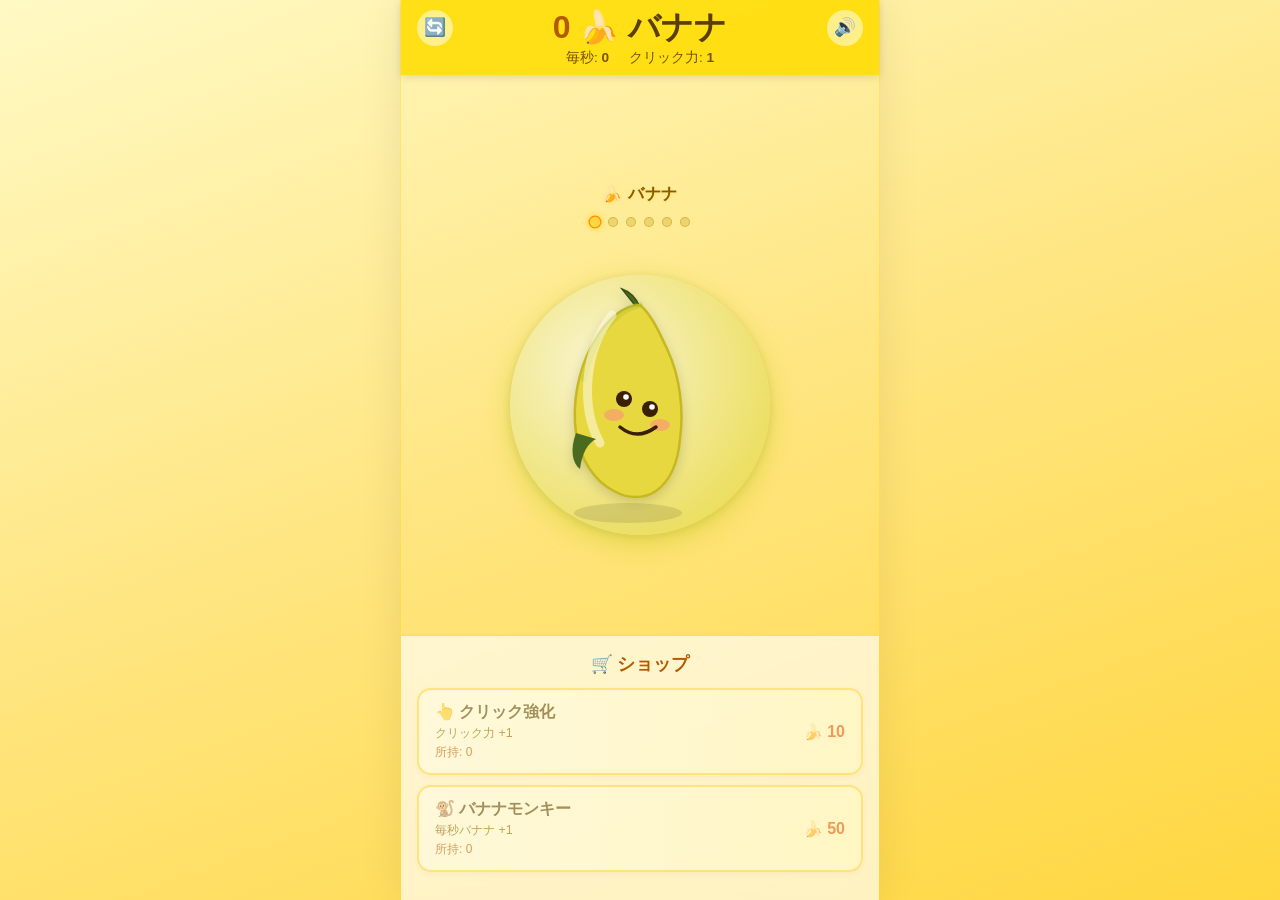
==== index.html @ 39ff9d47 "fix: GitHub Pagesで404エラーが発生するため、ファイルをルートディレクトリに移動" ====
<!DOCTYPE html>
<html lang="ja">
<head>
  <meta charset="UTF-8" />
  <meta name="viewport" content="width=device-width, initial-scale=1.0" />
  <title>Banana Touch🍌</title>
  <link rel="stylesheet" href="style.css" />
</head>
<body>
  <div id="app">

    <!-- ヘッダー -->
    <header id="header">
      <div id="header-top">
        <button id="reset-btn" aria-label="リセット" title="ゲームを最初からやり直す">🔄</button>
        <div id="banana-count-wrap">
          <span id="banana-count">0</span>
          <span class="label"> 🍌 バナナ</span>
        </div>
        <button id="mute-btn" aria-label="ミュート切替" title="サウンド ON/OFF">🔊</button>
      </div>
      <div id="stats">
        <span>毎秒: <strong id="bps">0</strong></span>
        <span>クリック力: <strong id="click-power">1</strong></span>
      </div>
    </header>

    <!-- メインエリア -->
    <main id="main-area">
      <!-- バナナのステージ名 -->
      <div id="stage-label">🍌 バナナ</div>
      <!-- ステージインジケーター -->
      <div id="stage-indicator">
        <div class="stage-dot active" data-stage="0"></div>
        <div class="stage-dot" data-stage="1"></div>
        <div class="stage-dot" data-stage="2"></div>
        <div class="stage-dot" data-stage="3"></div>
        <div class="stage-dot" data-stage="4"></div>
        <div class="stage-dot" data-stage="5"></div>
      </div>
      <!-- コンボカウンター -->
      <div id="combo-display"></div>

      <div id="banana-wrap">
        <div id="banana" role="button" aria-label="バナナをタップ">
          <!-- #banana-body がスケール/シェイクを担当 -->
          <div id="banana-body">
            <img
              id="banana-img"
              src="assets/banana-stage1.svg"
              alt="🍌"
              onerror="this.style.display='none'; document.getElementById('banana-emoji').style.display='block';"
            />
            <span id="banana-emoji" style="display:none;">🍌</span>
          </div>
        </div>
        <!-- クリック時のエフェクトコンテナ -->
        <div id="effect-layer"></div>
      </div>
    </main>

    <!-- ショップ -->
    <section id="shop">
      <h2 class="shop-title">🛒 ショップ</h2>
      <div id="shop-items"></div>
    </section>

  </div>

  <!-- スクリプト（順番を厳守） -->
  <script src="game.js"></script>
  <script src="ui.js"></script>
  <script src="save.js"></script>
  <script src="sound.js"></script>
  <script src="main.js"></script>
</body>
</html>
---- style.css ----
/* =====================================================
   Banana Touch - スタイルシート
   モバイル優先・バナナ6ステージ・コンボ・クリティカル
   ===================================================== */

/* --- リセット & ベース --- */
*, *::before, *::after {
  box-sizing: border-box;
  margin: 0;
  padding: 0;
}

html, body {
  height: 100%;
  font-family: 'Segoe UI', 'Helvetica Neue', Arial, sans-serif;
  background: linear-gradient(160deg, #fff9c4 0%, #ffe57f 50%, #ffd740 100%);
  color: #5a3e00;
  user-select: none;
  -webkit-tap-highlight-color: transparent;
}

/* --- レイアウト --- */
#app {
  display: flex;
  flex-direction: column;
  min-height: 100vh;
  max-width: 480px;
  margin: 0 auto;
}

/* =====================================================
   ヘッダー
   ===================================================== */
#header {
  background: rgba(255, 220, 0, 0.88);
  backdrop-filter: blur(6px);
  padding: 10px 16px 8px;
  text-align: center;
  box-shadow: 0 2px 8px rgba(0, 0, 0, 0.12);
  position: sticky;
  top: 0;
  z-index: 100;
}

#header-top {
  display: flex;
  align-items: center;
  justify-content: center;
  gap: 10px;
  position: relative;
}

#banana-count-wrap {
  font-size: 2rem;
  font-weight: 800;
  line-height: 1.1;
}

#banana-count { color: #b35900; }

#stats {
  display: flex;
  justify-content: center;
  gap: 20px;
  margin-top: 4px;
  font-size: 0.85rem;
  color: #7a5200;
}

/* ミュートボタン */
#mute-btn {
  position: absolute;
  right: 0;
  top: 50%;
  transform: translateY(-50%);
  background: rgba(255,255,255,0.5);
  border: none;
  border-radius: 50%;
  width: 36px;
  height: 36px;
  font-size: 1.1rem;
  cursor: pointer;
  display: flex;
  align-items: center;
  justify-content: center;
  transition: background 0.15s, transform 0.1s;
  padding: 0;
}
#mute-btn:active { transform: translateY(-50%) scale(0.88); }

/* リセットボタン */
#reset-btn {
  position: absolute;
  left: 0;
  top: 50%;
  transform: translateY(-50%);
  background: rgba(255,255,255,0.5);
  border: none;
  border-radius: 50%;
  width: 36px;
  height: 36px;
  font-size: 1.1rem;
  cursor: pointer;
  display: flex;
  align-items: center;
  justify-content: center;
  transition: background 0.15s, transform 0.1s;
  padding: 0;
}
#reset-btn:active { transform: translateY(-50%) scale(0.88); }

/* =====================================================
   メインエリア
   ===================================================== */
#main-area {
  flex: 1;
  display: flex;
  flex-direction: column;
  align-items: center;
  justify-content: center;
  padding: 20px 20px 10px;
  gap: 8px;
}

/* ステージラベル */
#stage-label {
  font-size: 1rem;
  font-weight: 800;
  color: #8a5c00;
  letter-spacing: 0.04em;
  min-height: 1.4em;
  transition: all 0.3s ease;
  text-shadow: 0 1px 3px rgba(255,200,0,0.3);
}

/* ステージラベル更新アニメ */
@keyframes stageLabelPop {
  0%   { transform: scale(1); }
  40%  { transform: scale(1.3); color: #ff8f00; }
  100% { transform: scale(1); }
}
#stage-label.stage-label-updated {
  animation: stageLabelPop 0.5s ease-out;
}

/* =====================================================
   コンボ表示
   ===================================================== */
#combo-display {
  min-height: 2rem;
  font-size: 1.2rem;
  font-weight: 900;
  text-align: center;
  letter-spacing: 0.02em;
  transition: color 0.2s;
}

/* コンボレベル色 */
#combo-display.combo-lv1 { color: #f57c00; }
#combo-display.combo-lv2 { color: #e53935; text-shadow: 0 0 8px rgba(229,57,53,0.4); }
#combo-display.combo-lv3 {
  color: #c62828;
  text-shadow: 0 0 12px rgba(198,40,40,0.6), 0 0 24px rgba(255,100,0,0.3);
}

/* =====================================================
   ステージインジケーター
   ===================================================== */
#stage-indicator {
  display: flex;
  gap: 8px;
  align-items: center;
  justify-content: center;
  margin-top: 2px;
}

.stage-dot {
  width: 10px;
  height: 10px;
  border-radius: 50%;
  background: rgba(180, 140, 0, 0.25);
  border: 1.5px solid rgba(180, 140, 0, 0.4);
  transition: all 0.4s ease;
}

.stage-dot.active {
  background: #FFD740;
  border-color: #FF8F00;
  box-shadow: 0 0 6px rgba(255,200,0,0.7);
  transform: scale(1.3);
}

.stage-dot.completed {
  background: #FFA000;
  border-color: #FF6F00;
}

/* ステージ4・5のドットは特別に輝く */
.stage-dot[data-stage="4"].active {
  background: #FFD740;
  box-shadow: 0 0 10px rgba(255,200,0,0.9), 0 0 20px rgba(255,160,0,0.5);
}
.stage-dot[data-stage="5"].active {
  background: linear-gradient(135deg, #FFD740, #FF8F00);
  box-shadow: 0 0 14px rgba(255,200,0,1.0), 0 0 28px rgba(255,160,0,0.7);
  animation: legendDotPulse 1s ease-in-out infinite;
}

@keyframes legendDotPulse {
  0%, 100% { box-shadow: 0 0 10px rgba(255,200,0,0.9), 0 0 20px rgba(255,160,0,0.5); }
  50%       { box-shadow: 0 0 18px rgba(255,220,0,1.0), 0 0 36px rgba(255,180,0,0.8); }
}

/* コンボパルスアニメ */
@keyframes comboPulse {
  0%   { transform: scale(1); }
  40%  { transform: scale(1.25); }
  100% { transform: scale(1); }
}
#combo-display.combo-pulse { animation: comboPulse 0.25s ease-out; }

/* =====================================================
   バナナ（共通）
   ===================================================== */
#banana-wrap {
  position: relative;
  display: flex;
  align-items: center;
  justify-content: center;
}

#banana {
  width: 240px;
  height: 240px;
  display: flex;
  align-items: center;
  justify-content: center;
  cursor: pointer;
  border-radius: 50%;
  /* ステージ上書き用のデフォルト */
  background: radial-gradient(circle at 35% 35%, #fffde7, #ffd740);
  box-shadow: 0 8px 32px rgba(255, 160, 0, 0.45), 0 2px 8px rgba(0,0,0,0.1);
  /* ステージ切り替え時のトランジション */
  transition: background 0.6s ease, box-shadow 0.6s ease;
}

/* #banana-body がスケール/シェイクを管理 */
#banana-body {
  width: 100%;
  height: 100%;
  display: flex;
  align-items: center;
  justify-content: center;
  transition: transform 0.08s ease;
}

/* タップ時のバウンドアニメーション */
@keyframes clickBounce {
  0%   { transform: scale(1); }
  30%  { transform: scale(0.85); }
  60%  { transform: scale(1.08); }
  80%  { transform: scale(0.97); }
  100% { transform: scale(1); }
}

#banana-body.clicked {
  animation: clickBounce 0.22s cubic-bezier(0.36, 0.07, 0.19, 0.97);
}

#banana-img {
  width: 220px;
  height: 220px;
  object-fit: contain;
  pointer-events: none;
  filter: drop-shadow(0 4px 8px rgba(0,0,0,0.15));
  transition: filter 0.6s ease, opacity 0.3s ease, transform 0.3s ease;
}

/* 進化アニメーション */
@keyframes evolveOut {
  0%   { opacity: 1; transform: scale(1) rotate(0deg); }
  100% { opacity: 0; transform: scale(0.5) rotate(-15deg); }
}
@keyframes evolveIn {
  0%   { opacity: 0; transform: scale(0.5) rotate(15deg); }
  60%  { opacity: 1; transform: scale(1.15) rotate(-3deg); }
  80%  { transform: scale(0.95) rotate(2deg); }
  100% { opacity: 1; transform: scale(1) rotate(0deg); }
}

#banana-img.evolving {
  animation: evolveOut 0.3s ease-in forwards;
}
#banana-img.evolved {
  animation: evolveIn 0.6s cubic-bezier(0.17, 0.89, 0.32, 1.28) forwards;
}

#banana-emoji {
  font-size: 120px;
  line-height: 1;
  pointer-events: none;
  filter: drop-shadow(0 4px 6px rgba(0,0,0,0.15));
}

/* =====================================================
   クリティカルシェイク
   ===================================================== */
@keyframes criticalShake {
  0%   { transform: scale(0.9) rotate(0deg); }
  15%  { transform: scale(1.08) rotate(-10deg); }
  30%  { transform: scale(0.88) rotate(10deg); }
  45%  { transform: scale(1.05) rotate(-6deg); }
  60%  { transform: scale(0.93) rotate(6deg); }
  80%  { transform: scale(1.02) rotate(-2deg); }
  100% { transform: scale(1) rotate(0deg); }
}

#banana-body.critical-shake {
  animation: criticalShake 0.45s cubic-bezier(0.36,0.07,0.19,0.97);
}

/* =====================================================
   バナナステージ

   Stage 0 (stage-0): ほぼ黄色・少し緑残り (0+)
   Stage 1 (stage-1): きれいな黄色バナナ   (100+)
   Stage 2 (stage-2): つやのある黄色バナナ  (1,000+)
   Stage 3 (stage-3): 黄金に近づくバナナ   (10,000+)
   Stage 4 (stage-4): 黄金バナナ           (100,000+)
   Stage 5 (stage-5): レジェンドバナナ      (1,000,000+)
   ===================================================== */

/* --- Stage 0: ほぼ黄色・少しだけ緑が残るバナナ --- */
#banana.stage-0 {
  background: radial-gradient(circle at 35% 35%, #f9f5d0, #e8d840);
  box-shadow: 0 8px 28px rgba(180, 200, 0, 0.4), 0 2px 8px rgba(0,0,0,0.1);
}
#banana.stage-0 #banana-img {
  filter: drop-shadow(0 4px 6px rgba(0,0,0,0.15));
}

/* --- Stage 1: きれいな黄色バナナ --- */
#banana.stage-1 {
  background: radial-gradient(circle at 35% 35%, #fffde7, #ffd740);
  box-shadow: 0 8px 32px rgba(255, 160, 0, 0.45), 0 2px 8px rgba(0,0,0,0.1);
}
#banana.stage-1 #banana-img {
  filter: drop-shadow(0 4px 8px rgba(255,160,0,0.25));
}

/* --- Stage 2: つやのある黄色バナナ --- */
#banana.stage-2 {
  background: radial-gradient(circle at 35% 35%, #fff9c4, #ffca28);
  box-shadow: 0 8px 40px rgba(255, 200, 0, 0.65), 0 2px 8px rgba(0,0,0,0.1);
}
#banana.stage-2 #banana-img {
  filter: drop-shadow(0 4px 10px rgba(255,180,0,0.45));
}

/* --- Stage 3: 黄金に近づくバナナ --- */
#banana.stage-3 {
  background: radial-gradient(circle at 35% 35%, #fffde7, #ffa000);
  animation: stage3Glow 1.8s ease-in-out infinite;
}
#banana.stage-3 #banana-img {
  filter: drop-shadow(0 4px 12px rgba(255,160,0,0.60));
}

@keyframes stage3Glow {
  0%, 100% {
    box-shadow: 0 8px 32px rgba(255,160,0,0.5), 0 0 20px rgba(255,200,0,0.25);
  }
  50% {
    box-shadow: 0 8px 60px rgba(255,180,0,0.90), 0 0 40px rgba(255,220,0,0.45);
  }
}

/* --- Stage 4: 黄金バナナ --- */
#banana.stage-4 {
  background: radial-gradient(circle at 33% 28%, #fffde7, #ffd740, #ff8f00);
  animation: stage4GoldGlow 1.4s ease-in-out infinite;
}
#banana.stage-4 #banana-img {
  filter: drop-shadow(0 0 12px rgba(255,200,0,0.80)) drop-shadow(0 4px 8px rgba(0,0,0,0.15));
}

@keyframes stage4GoldGlow {
  0%, 100% {
    box-shadow:
      0 8px 40px rgba(255,180,0,0.7),
      0 0 30px rgba(255,220,0,0.4),
      0 0 60px rgba(255,160,0,0.15);
  }
  50% {
    box-shadow:
      0 8px 70px rgba(255,200,0,1.0),
      0 0 50px rgba(255,230,0,0.65),
      0 0 100px rgba(255,180,0,0.3);
  }
}

/* --- Stage 5: レジェンドバナナ --- */
#banana.stage-5 {
  background: radial-gradient(circle at 30% 25%, #ffffff, #fffde7, #ffd740, #ff6f00);
  animation: stage5LegendGlow 1.0s ease-in-out infinite;
}
#banana.stage-5 #banana-img {
  filter:
    drop-shadow(0 0 16px rgba(255,220,0,1.0))
    drop-shadow(0 0 30px rgba(255,160,0,0.7))
    drop-shadow(0 4px 8px rgba(0,0,0,0.15));
  animation: stage5ImgPulse 1.0s ease-in-out infinite;
}

@keyframes stage5LegendGlow {
  0%, 100% {
    box-shadow:
      0 0 50px rgba(255,255,200,0.9),
      0 0 90px rgba(255,200,0,0.65),
      0 0 140px rgba(255,120,0,0.3),
      inset 0 0 20px rgba(255,255,200,0.15);
  }
  50% {
    box-shadow:
      0 0 80px rgba(255,255,255,1.0),
      0 0 140px rgba(255,220,0,0.90),
      0 0 200px rgba(255,160,0,0.5),
      inset 0 0 30px rgba(255,255,200,0.25);
  }
}

@keyframes stage5ImgPulse {
  0%, 100% {
    filter:
      drop-shadow(0 0 14px rgba(255,220,0,0.9))
      drop-shadow(0 0 28px rgba(255,160,0,0.6));
  }
  50% {
    filter:
      drop-shadow(0 0 22px rgba(255,255,200,1.0))
      drop-shadow(0 0 44px rgba(255,200,0,0.85));
  }
}

/* =====================================================
   エフェクトレイヤー（+N / CRITICAL! 表示）
   ===================================================== */
#effect-layer {
  position: absolute;
  top: 0;
  left: 0;
  width: 100%;
  height: 100%;
  pointer-events: none;
  overflow: visible;
}

/* 通常ポップテキスト */
.pop-text {
  position: absolute;
  font-size: 1.4rem;
  font-weight: 800;
  color: #ff6f00;
  text-shadow: 0 1px 4px rgba(0,0,0,0.2);
  pointer-events: none;
  animation: popUp 0.9s ease-out forwards;
  white-space: nowrap;
}

/* クリティカルポップテキスト */
.pop-critical {
  font-size: 1.8rem;
  color: #c62828;
  text-shadow:
    0 0 8px rgba(255,80,0,0.8),
    0 2px 4px rgba(0,0,0,0.3);
  animation: popUpCritical 1.1s ease-out forwards;
}

@keyframes popUp {
  0%   { opacity: 1; transform: translate(-50%,-50%) translateY(0)    scale(1);    }
  60%  { opacity: 1; transform: translate(-50%,-50%) translateY(-60px) scale(1.15); }
  100% { opacity: 0; transform: translate(-50%,-50%) translateY(-100px) scale(0.9); }
}

@keyframes popUpCritical {
  0%   { opacity: 1; transform: translate(-50%,-50%) translateY(0)    scale(1.2); }
  30%  { opacity: 1; transform: translate(-50%,-50%) translateY(-20px) scale(1.5); }
  70%  { opacity: 1; transform: translate(-50%,-50%) translateY(-70px) scale(1.3); }
  100% { opacity: 0; transform: translate(-50%,-50%) translateY(-110px) scale(0.9); }
}

/* =====================================================
   クリックパーティクル
   ===================================================== */
.click-particle {
  position: absolute;
  pointer-events: none;
  animation: clickParticleUp var(--dur, 0.7s) ease-out forwards;
  z-index: 50;
}

@keyframes clickParticleUp {
  0%   { opacity: 1; transform: translate(-50%, -50%) translateY(0) scale(1); }
  70%  { opacity: 0.8; transform: translate(-50%, -50%) translateY(-50px) scale(1.1); }
  100% { opacity: 0; transform: translate(-50%, -50%) translateY(-80px) scale(0.6); }
}

/* =====================================================
   ステージアップ通知
   ===================================================== */
.stage-up-notice {
  position: fixed;
  top: 50%;
  left: 50%;
  transform: translate(-50%, -50%);
  background: linear-gradient(135deg, #ff8f00, #ffd740);
  color: #fff;
  padding: 22px 40px;
  border-radius: 24px;
  font-size: 1.4rem;
  font-weight: 900;
  text-align: center;
  box-shadow:
    0 8px 40px rgba(255,150,0,0.7),
    0 0 0 4px rgba(255,255,255,0.5),
    0 0 60px rgba(255,200,0,0.4);
  z-index: 9999;
  pointer-events: none;
  animation: stageUpIn 0.45s cubic-bezier(0.17, 0.89, 0.32, 1.28) forwards;
  transition: opacity 0.6s ease;
  line-height: 1.4;
  text-shadow: 0 2px 4px rgba(0,0,0,0.2);
}
.stage-up-notice span {
  display: block;
  font-size: 1.7rem;
  margin-top: 4px;
}

/* 高ステージのステージアップ通知は豪華に */
.stage-up-notice.stage-3,
.stage-up-notice.stage-4,
.stage-up-notice.stage-5 {
  background: linear-gradient(135deg, #ff6f00, #ffd740, #fff9c4, #ffd740, #ff8f00);
  box-shadow:
    0 8px 60px rgba(255,180,0,0.9),
    0 0 0 5px rgba(255,255,255,0.7),
    0 0 100px rgba(255,220,0,0.6);
}

@keyframes stageUpIn {
  from { transform: translate(-50%, -50%) scale(0.4); opacity: 0; }
  to   { transform: translate(-50%, -50%) scale(1);   opacity: 1; }
}

/* =====================================================
   ステージアップパーティクル
   ===================================================== */
.stage-particle {
  position: fixed;
  pointer-events: none;
  z-index: 9998;
  animation: stageParticleFly var(--dur, 1.5s) ease-out forwards;
}

@keyframes stageParticleFly {
  0%   { opacity: 1; transform: translateY(0) scale(1) rotate(0deg); }
  50%  { opacity: 1; transform: translateY(-80px) scale(1.2) rotate(180deg); }
  100% { opacity: 0; transform: translateY(-160px) scale(0.5) rotate(360deg); }
}

/* =====================================================
   ショップ
   ===================================================== */
#shop {
  background: rgba(255, 255, 255, 0.65);
  backdrop-filter: blur(8px);
  border-top: 2px solid rgba(255, 200, 0, 0.5);
  padding: 16px 16px 28px;
}

.shop-title {
  font-size: 1.1rem;
  font-weight: 700;
  text-align: center;
  margin-bottom: 12px;
  color: #b35900;
}

#shop-items {
  display: flex;
  flex-direction: column;
  gap: 10px;
}

.shop-item {
  display: flex;
  align-items: center;
  justify-content: space-between;
  background: linear-gradient(90deg, #fffde7, #fff9c4);
  border: 2px solid #ffd740;
  border-radius: 14px;
  padding: 12px 16px;
  cursor: pointer;
  transition: background 0.15s, transform 0.1s, box-shadow 0.1s;
  box-shadow: 0 2px 6px rgba(0,0,0,0.07);
  min-height: 64px;
}

.shop-item:active { transform: scale(0.97); }

.shop-item.affordable {
  border-color: #ff9800;
  background: linear-gradient(90deg, #fff8e1, #ffecb3);
}
.shop-item.affordable:active {
  background: linear-gradient(90deg, #ffe082, #ffd54f);
}
.shop-item.disabled {
  opacity: 0.55;
  cursor: not-allowed;
}

.item-info { flex: 1; }
.item-name  { font-size: 1rem;  font-weight: 700; color: #5a3e00; }
.item-desc  { font-size: 0.78rem; color: #8a6500; margin-top: 2px; }
.item-count { font-size: 0.75rem; color: #b35900; margin-top: 2px; }

.item-cost {
  font-size: 1rem;
  font-weight: 800;
  color: #e65100;
  margin-left: 12px;
  text-align: right;
  white-space: nowrap;
}
.item-cost::before { content: '🍌 '; }

/* =====================================================
   レスポンシブ（デスクトップ）
   ===================================================== */
@media (min-width: 480px) {
  #app {
    border-left:  1px solid rgba(255,200,0,0.3);
    border-right: 1px solid rgba(255,200,0,0.3);
    box-shadow: 0 0 40px rgba(0,0,0,0.08);
  }
  #banana { width: 260px; height: 260px; }
  #banana-img { width: 240px; height: 240px; }
  #banana-emoji { font-size: 140px; }
}
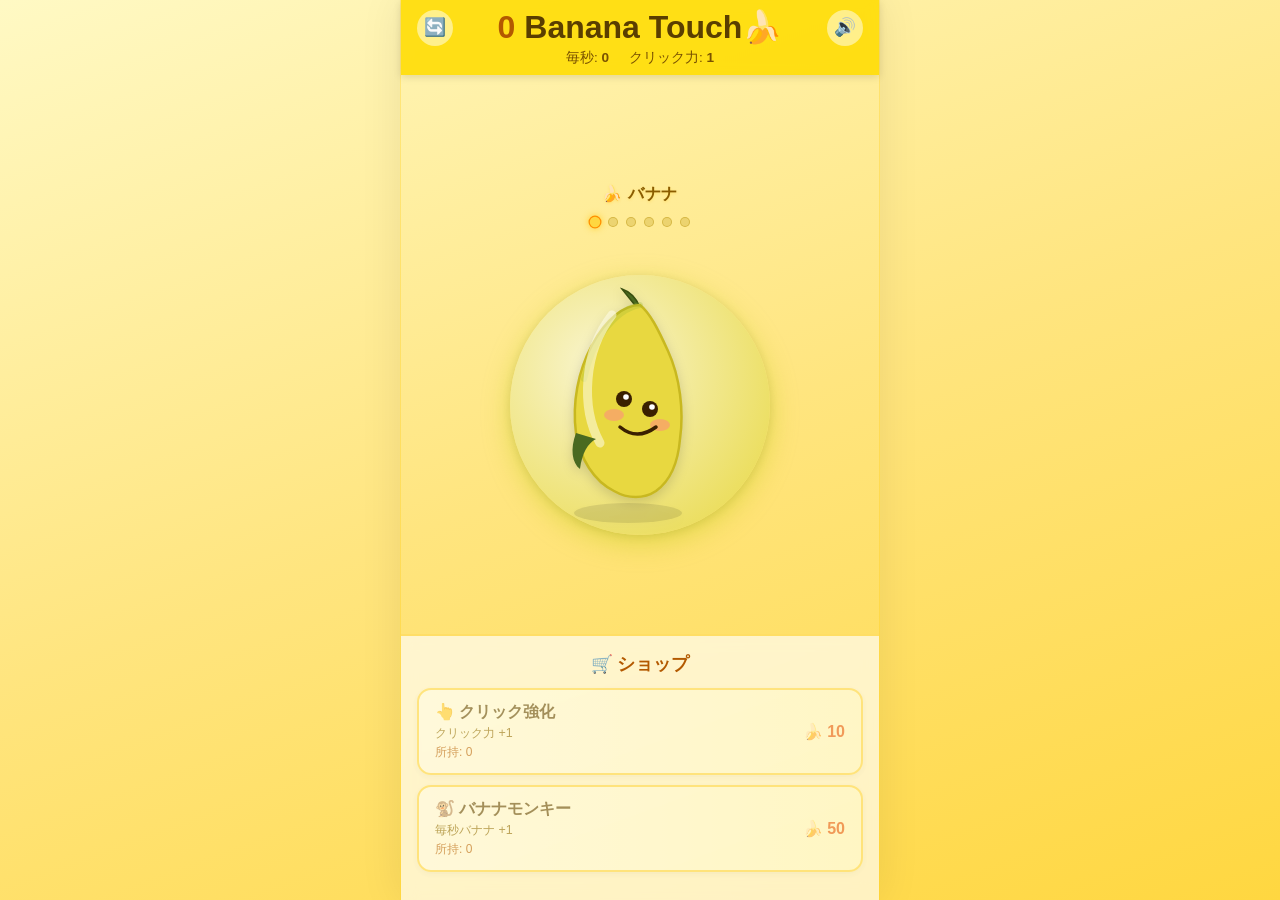
==== commit 27f2119c: "fix: リセット処理の強化とヘッダータイトルの修正" ====
--- a/index.html
+++ b/index.html
@@ -15,7 +15,7 @@
         <button id="reset-btn" aria-label="リセット" title="ゲームを最初からやり直す">🔄</button>
         <div id="banana-count-wrap">
           <span id="banana-count">0</span>
-          <span class="label"> 🍌 バナナ</span>
+          <span class="label"> Banana Touch🍌</span>
         </div>
         <button id="mute-btn" aria-label="ミュート切替" title="サウンド ON/OFF">🔊</button>
       </div>
@@ -68,10 +68,10 @@
   </div>
 
   <!-- スクリプト（順番を厳守） -->
-  <script src="game.js"></script>
-  <script src="ui.js"></script>
-  <script src="save.js"></script>
-  <script src="sound.js"></script>
-  <script src="main.js"></script>
+  <script src="game.js?v=3"></script>
+  <script src="ui.js?v=3"></script>
+  <script src="save.js?v=3"></script>
+  <script src="sound.js?v=3"></script>
+  <script src="main.js?v=3"></script>
 </body>
 </html>
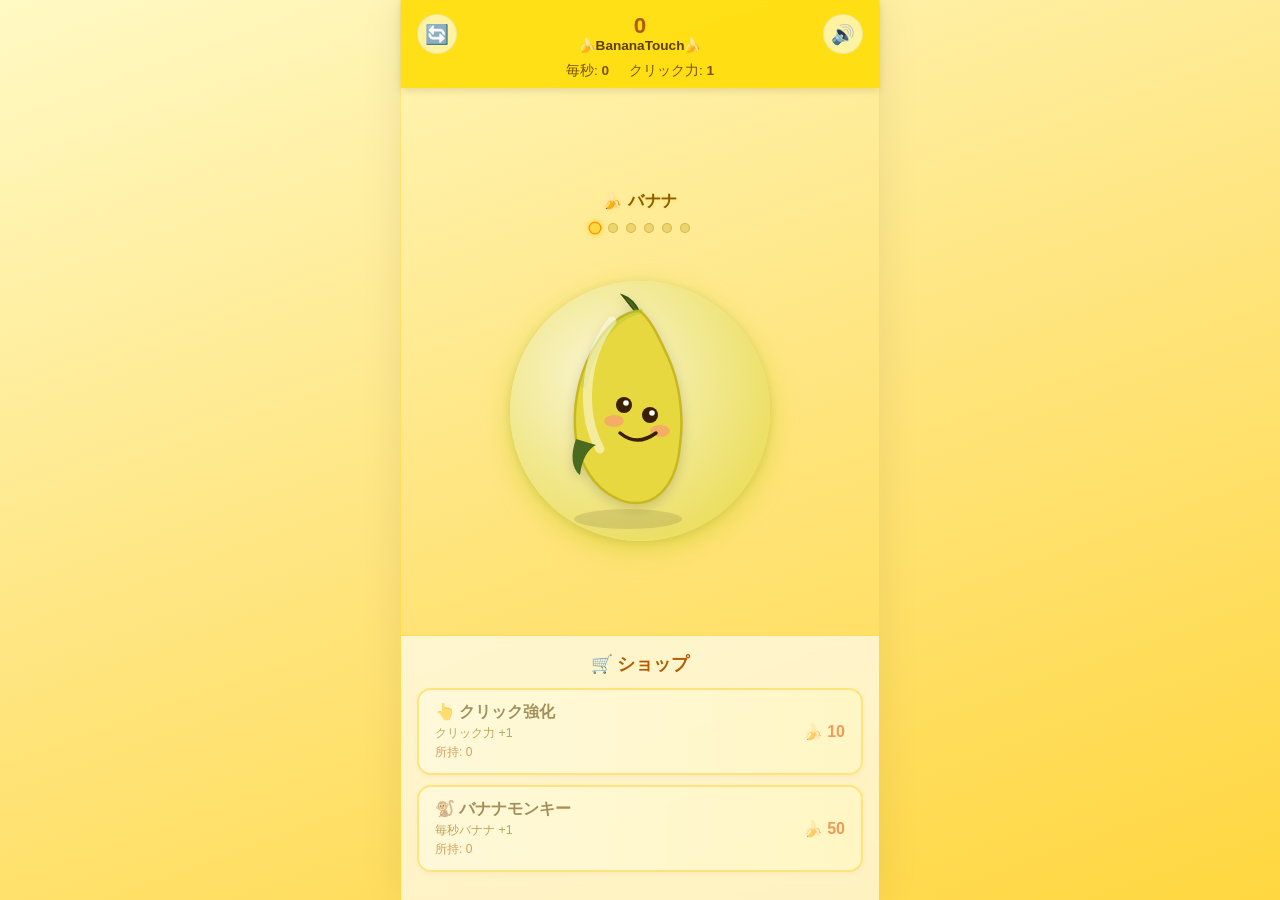
==== commit d321ee33: "fix: リセット機能の修正、タイトルを『🍌BananaTouch🍌』に変更、ヘッダーレイアウトの調整" ====
--- a/index.html
+++ b/index.html
@@ -15,7 +15,7 @@
         <button id="reset-btn" aria-label="リセット" title="ゲームを最初からやり直す">🔄</button>
         <div id="banana-count-wrap">
           <span id="banana-count">0</span>
-          <span class="label"> Banana Touch🍌</span>
+          <span class="label"> 🍌BananaTouch🍌</span>
         </div>
         <button id="mute-btn" aria-label="ミュート切替" title="サウンド ON/OFF">🔊</button>
       </div>
--- a/style.css
+++ b/style.css
@@ -45,15 +45,29 @@
 #header-top {
   display: flex;
   align-items: center;
-  justify-content: center;
-  gap: 10px;
+  justify-content: space-between;
+  gap: 8px;
   position: relative;
+  min-height: 48px;
 }
 
 #banana-count-wrap {
-  font-size: 2rem;
+  flex: 1;
+  display: flex;
+  flex-direction: column;
+  align-items: center;
+  justify-content: center;
+  font-size: 1.4rem;
   font-weight: 800;
-  line-height: 1.1;
+  line-height: 1.2;
+  padding: 0 44px;
+}
+
+#banana-count-wrap .label {
+  font-size: 0.85rem;
+  display: block;
+  margin-top: -2px;
+  white-space: nowrap;
 }
 
 #banana-count { color: #b35900; }
@@ -73,20 +87,21 @@
   right: 0;
   top: 50%;
   transform: translateY(-50%);
-  background: rgba(255,255,255,0.5);
-  border: none;
+  background: rgba(255,255,255,0.6);
+  border: 1px solid rgba(0,0,0,0.05);
   border-radius: 50%;
-  width: 36px;
-  height: 36px;
-  font-size: 1.1rem;
+  width: 40px;
+  height: 40px;
+  font-size: 1.2rem;
   cursor: pointer;
   display: flex;
   align-items: center;
   justify-content: center;
   transition: background 0.15s, transform 0.1s;
   padding: 0;
-}
-#mute-btn:active { transform: translateY(-50%) scale(0.88); }
+  z-index: 10;
+}
+#mute-btn:active { transform: translateY(-50%) scale(0.9); }
 
 /* リセットボタン */
 #reset-btn {
@@ -94,20 +109,21 @@
   left: 0;
   top: 50%;
   transform: translateY(-50%);
-  background: rgba(255,255,255,0.5);
-  border: none;
+  background: rgba(255,255,255,0.6);
+  border: 1px solid rgba(0,0,0,0.05);
   border-radius: 50%;
-  width: 36px;
-  height: 36px;
-  font-size: 1.1rem;
+  width: 40px;
+  height: 40px;
+  font-size: 1.2rem;
   cursor: pointer;
   display: flex;
   align-items: center;
   justify-content: center;
   transition: background 0.15s, transform 0.1s;
   padding: 0;
-}
-#reset-btn:active { transform: translateY(-50%) scale(0.88); }
+  z-index: 10;
+}
+#reset-btn:active { transform: translateY(-50%) scale(0.9); }
 
 /* =====================================================
    メインエリア
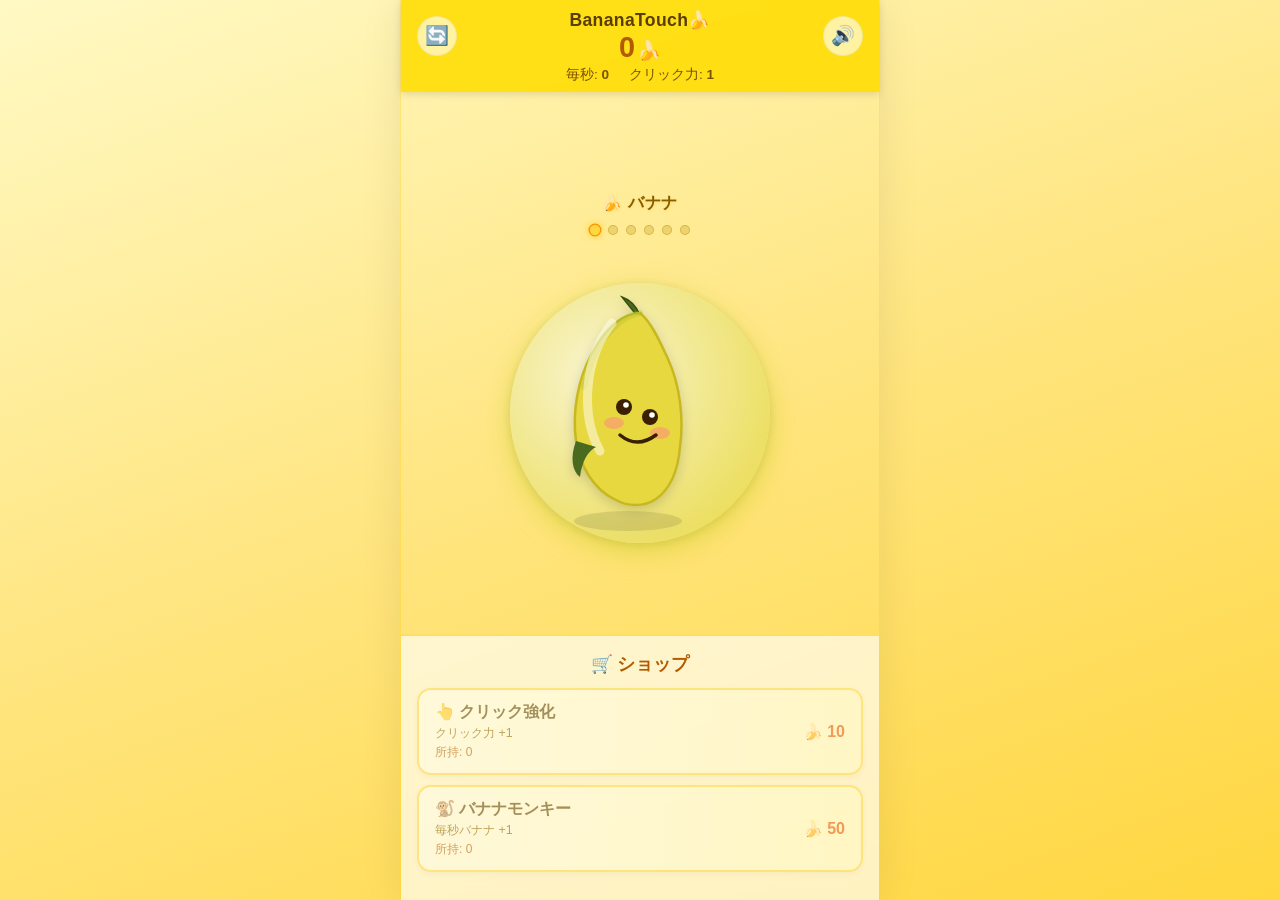
==== commit ef3141bf: "style: タイトルを『BananaTouch🍌』に変更し、ヘッダーレイアウトをスマートに調整" ====
--- a/index.html
+++ b/index.html
@@ -14,8 +14,11 @@
       <div id="header-top">
         <button id="reset-btn" aria-label="リセット" title="ゲームを最初からやり直す">🔄</button>
         <div id="banana-count-wrap">
-          <span id="banana-count">0</span>
-          <span class="label"> 🍌BananaTouch🍌</span>
+          <div id="title-label">BananaTouch🍌</div>
+          <div id="count-display">
+            <span id="banana-count">0</span>
+            <span class="count-unit"> 🍌</span>
+          </div>
         </div>
         <button id="mute-btn" aria-label="ミュート切替" title="サウンド ON/OFF">🔊</button>
       </div>
--- a/style.css
+++ b/style.css
@@ -57,20 +57,31 @@
   flex-direction: column;
   align-items: center;
   justify-content: center;
-  font-size: 1.4rem;
+  padding: 0 44px;
+}
+
+#title-label {
+  font-size: 1.1rem;
+  font-weight: 900;
+  color: #5a3e00;
+  letter-spacing: 0.02em;
+  margin-bottom: 2px;
+  white-space: nowrap;
+}
+
+#count-display {
+  font-size: 1.8rem;
   font-weight: 800;
-  line-height: 1.2;
-  padding: 0 44px;
-}
-
-#banana-count-wrap .label {
-  font-size: 0.85rem;
-  display: block;
-  margin-top: -2px;
-  white-space: nowrap;
-}
-
-#banana-count { color: #b35900; }
+  line-height: 1;
+  color: #b35900;
+  display: flex;
+  align-items: baseline;
+  gap: 2px;
+}
+
+.count-unit {
+  font-size: 1.2rem;
+}
 
 #stats {
   display: flex;
